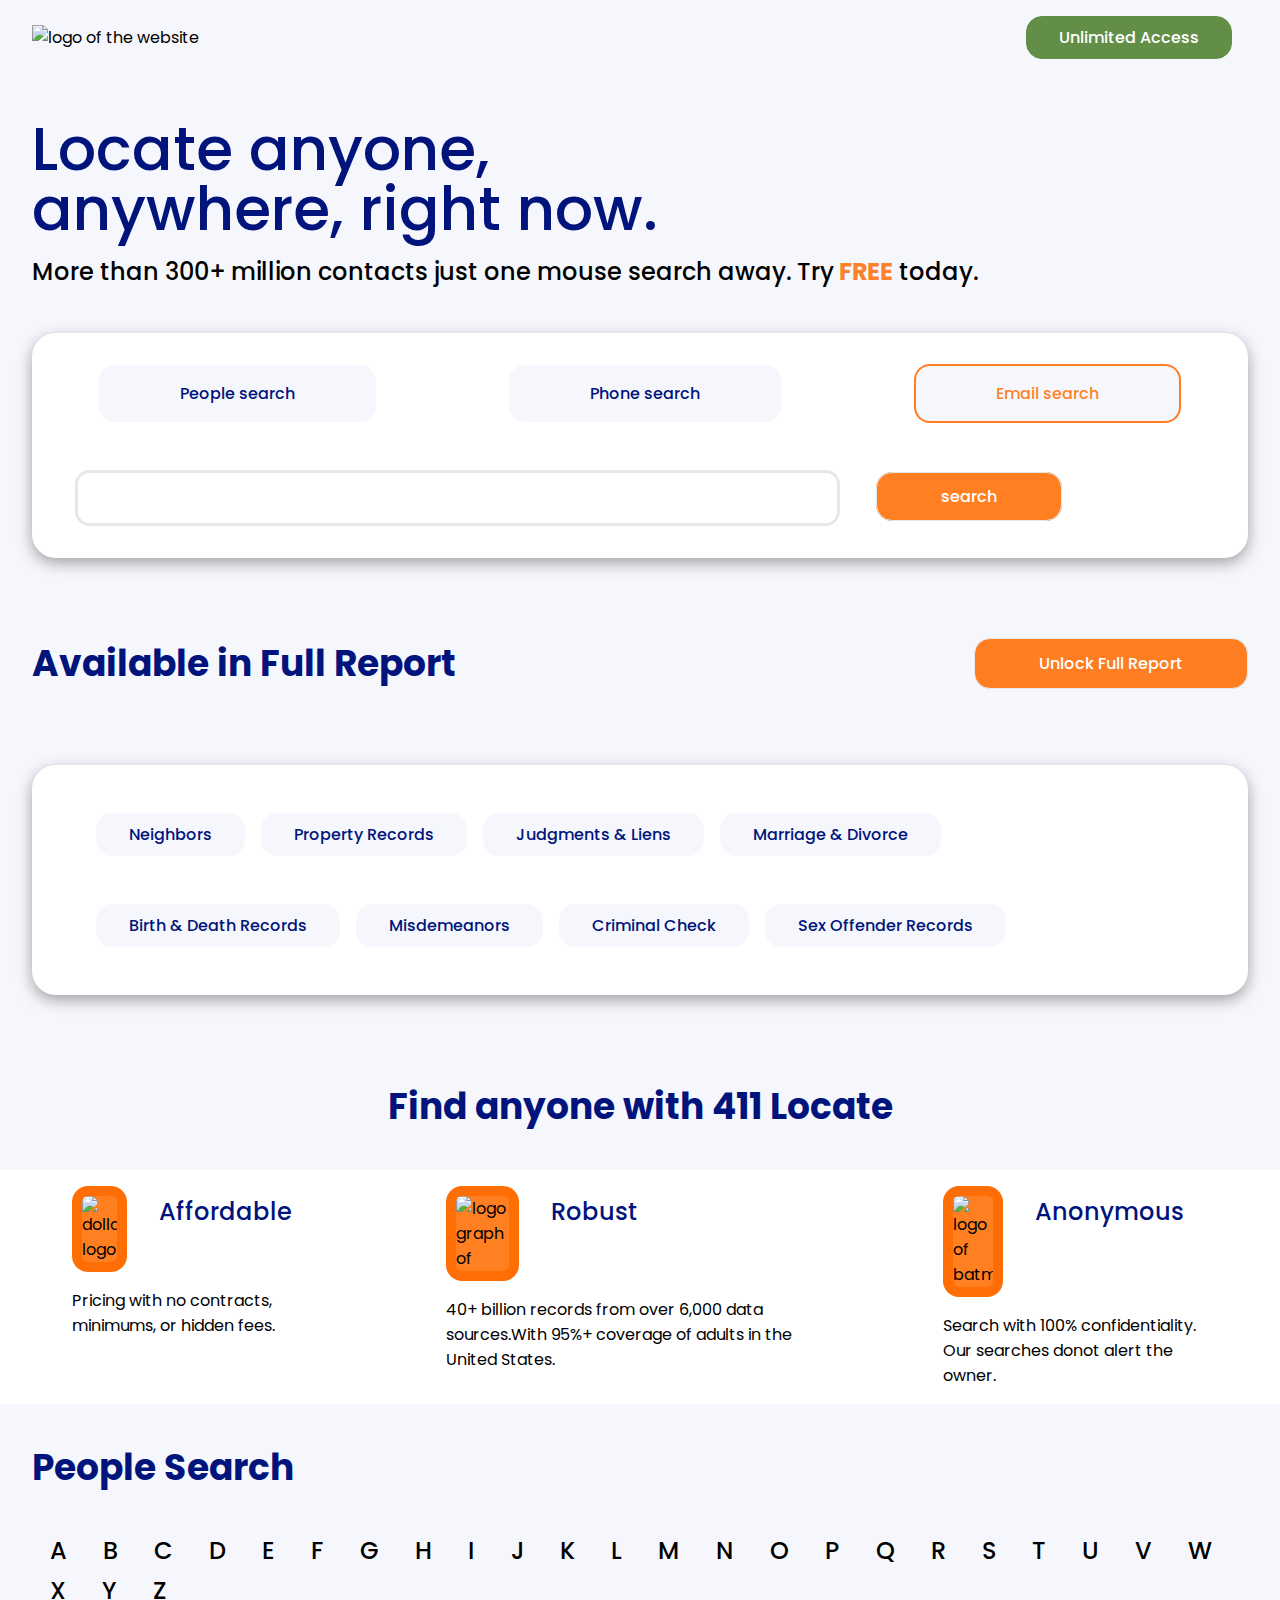
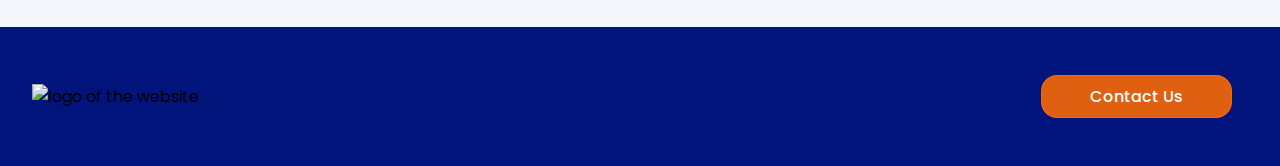
==== email.html @ 6a9192ac "commit initial files" ====
<!DOCTYPE html>
<html lang="en">
<head>
    <meta charset="UTF-8">
    <meta http-equiv="X-UA-Compatible" content="IE=edge">
    <meta name="viewport" content="width=device-width, initial-scale=1.0">
    <link href="style.css" type="text/css" rel="stylesheet">
    <link href="https://fonts.googleapis.com/css2?family=Happy+Monkey&family=Lora&family=Orbitron:wght@400;800&family=Poppins:wght@300;500;700&family=Ubuntu:wght@300;500;700&display=swap" rel="stylesheet">
    <title>411 Locate</title>
    
</head>
<body>
    <div class="container">
        <header>
            <div class="top head">
                <img src="images/logo.svg" alt="logo of the website" class="logo">
                <a href="#" class="btn-Unlimited-access">Unlimited Access</a>
            </div>
            <div class="header">
                <h1 class="title">Locate anyone,<br> anywhere, right now.</h1>
                <h3 class="sub-title">More than 300+ million contacts just one mouse search away. Try<strong> FREE</strong> today.</h3>
            </div>
            <div class="white-box">
                    <ul>
                        <li><a href="index.html" class="search">People search</a></li>
                        <li><a href="phone.html" class="search">Phone search</a></li>
                        <li><a href="email.html" class="search current">Email search</a></li>
                    </ul>
                
                <input type="textfield" class="phone">
                <a href="#" class="btn-search btn-email-phone">search</a>
            </div>
            <div class="container-available">
                <div class="report">
                    <h2 class="report-title">Available in Full Report</h2>
                    <a href="#" class="btn-search btn-unlock">Unlock Full Report</a>
                </div>
                <div class="white-box white-box-para">
                    <div class="available-body-para">
                        <p class="list-para">Neighbors</p>
                        <p class="list-para">Property Records</p>
                        <p class="list-para">Judgments & Liens</p>
                        <p class="list-para">Marriage & Divorce</p>
                        <p class="list-para">Birth & Death Records</p>
                        <p class="list-para">Misdemeanors</p>
                        <p class="list-para">Criminal Check</p>
                        <p class="list-para">Sex Offender Records</p>                
                    </div>
                </div>
            </div>
        </header>
    </div>
        <div class="find-anyone">
            <h2 class="find-anyone-title">Find anyone with 411 Locate</h2>
            <div class="flex-full">
                <div class="find-anyone-body">
                    <div class="find-anyone-main">
                        <img src="images/dollar.svg" alt="dollar logo" class="find-anyone-main-img">
                        <h3 class="find-anyone-main-title">Affordable</h3>    
                    </div>
                    <p class="find-anyone-main-body">Pricing with no contracts, minimums, or hidden fees.</p>
                </div>
                <div class="find-anyone-body">
                    <div class="find-anyone-main">
                        <img src="images/graph.svg" alt="logo graph of" class="find-anyone-main-img">
                        <h3 class="find-anyone-main-title">Robust</h3>
                    </div>
                    <p class="find-anyone-main-body">40+ billion records from over 6,000 data sources.With 95%+ coverage of adults in the United States.</p>
                </div>
                <div class="find-anyone-body">
                    <div class="find-anyone-main">
                        <img src="images/batman.svg" alt="logo of batman" class="find-anyone-main-img">
                        <h3 class="find-anyone-main-title">Anonymous</h3>
                    </div>
                        <p class="find-anyone-main-body">Search with 100% confidentiality. Our searches donot alert the owner.</p>
                    </div>    
            </div>
       </div>
        <div class="container">
            <h2 class="people-search">People Search</h2>
                <ul class="nav">
                    <li class="nav-list"><a href="#" class="nav-end">A</a></li>
                    <li class="nav-list"><a href="#" class="nav-end">B</a></li>
                    <li class="nav-list"><a href="#" class="nav-end">C</a></li>
                    <li class="nav-list"><a href="#" class="nav-end">D</a></li>
                    <li class="nav-list"><a href="#" class="nav-end">E</a></li>
                    <li class="nav-list"><a href="#" class="nav-end">F</a></li>
                    <li class="nav-list"><a href="#" class="nav-end">G</a></li>
                    <li class="nav-list"><a href="#" class="nav-end">H</a></li>
                    <li class="nav-list"><a href="#" class="nav-end">I</a></li>
                    <li class="nav-list"><a href="#" class="nav-end">J</a></li>
                    <li class="nav-list"><a href="#" class="nav-end">K</a></li>
                    <li class="nav-list"><a href="#" class="nav-end">L</a></li>
                    <li class="nav-list"><a href="#" class="nav-end">M</a></li>
                    <li class="nav-list"><a href="#" class="nav-end">N</a></li>
                    <li class="nav-list"><a href="#" class="nav-end">O</a></li>
                    <li class="nav-list"><a href="#" class="nav-end">P</a></li>
                    <li class="nav-list"><a href="#" class="nav-end">Q</a></li>
                    <li class="nav-list"><a href="#" class="nav-end">R</a></li>
                    <li class="nav-list"><a href="#" class="nav-end">S</a></li>
                    <li class="nav-list"><a href="#" class="nav-end">T</a></li>
                    <li class="nav-list"><a href="#" class="nav-end">U</a></li>
                    <li class="nav-list"><a href="#" class="nav-end">V</a></li>
                    <li class="nav-list"><a href="#" class="nav-end">W</a></li>
                    <li class="nav-list"><a href="#" class="nav-end">X</a></li>
                    <li class="nav-list"><a href="#" class="nav-end">Y</a></li>
                    <li class="nav-list"><a href="#" class="nav-end">Z</a></li>
                </ul>
        </div>        
        <footer>
                <div class="top">
                    <img src="images/footersvg.svg" alt="logo of the website" class="logo end-logo">
                    <a href="#" class="btn-contact-us">Contact Us</a> 
                </div>    
        </footer>
        
</body>
</html>
---- style.css ----
body{
    margin: 0;
    font-size: 1rem;
    font-family: 'Poppins', sans-serif;
    background-color: #f6f7fc;
}
img{
    width: 15%;
    height: 100%;
}
h1,
h3,
.list-para{
    color:rgb(0 20 124);
    font-weight: 500;
}
h1{
    font-size: 3.75rem;
    margin:1em 0 .25em;
    padding: 0;
    line-height: 1;
}
h2{
    font-size: 2.25rem;
    color: rgb(0 20 124);
}
h3{
    font-size: 1.5rem;
}
a{
    font-size: 1rem;
    text-decoration: none;
    font-weight: 500;
}
ul{
    display: flex;
    justify-content: space-around;
    padding-left: 0;
}
li{
    list-style: none;
    margin: 3em 0;
}
strong{
    color: #ff6c00de;
}
input{
    width: 30%;    
    font-family: inherit;
    font-size: .90rem;
    font-weight: inherit;
    color: rgb(0 20 124);
    padding: 1em;
    margin-left: 3em;
    border: 3px solid #e5e7eb;
    border-radius: 1em;
}
footer{
    background: rgb(0 20 124);
}
.btn-contact-us{
    margin: 3em;
    color: #fff;
    font-size: 1rem;
    border: 1px solid #ff6c00de;
    border-radius: 1em;
    padding: .5em 3em;
    background: #ff6c00de;
}
.end-logo{
    margin-left: 2em;
}
.logo{
    width: 20%;
}
.container{
    width: 95%;
    margin:0 auto;
    
}
.top{
    display: flex;
    justify-content: space-between;
    align-items: center;
    margin-top: 1em;
}
.btn-Unlimited-access{
    background-color: rgb(98 142 72);
    border: 1px solid rgb(98 142 72);
    border-radius: 1em;
    padding:0.5em 2em;
    color: #fff;
    margin-right: 1em;
}
.btn-Unlimited-access:hover{
    background-color: rgb(98 12 72);
}

.sub-title{
    padding: 0;
    margin: 0;
    color: black;
}
.white-box{
    background-color: #fff;
    margin: 2.75em 0;
    position: relative;
    box-sizing: border-box;
    box-shadow: rgba(0, 0, 0, 0.35) 0px 5px 15px;
    border-radius: 1.5em;
    padding-bottom: 2em;
}
.search{
    color: rgb(0 20 124);
    border: 1px solid #f6f7fc;;
    border-radius: 1em;
    background-color: #f6f7fc;;
    padding: 1em 5em;
    font-size: 1em;
    font-weight: 500;
}

.search:hover{
    color: #f6f7fc;
    background: rgb(0 20 124);
}
.search:focus{
    color: #ff6c00de;
    background: #f6f7fc;
    border: 2px solid #ff6c00de;
}
.phone{
    width: 60%;
}
.current{
    color: #ff6c00de;
    border: 2px solid #ff6c00de;
}
.current:hover{
    color: #ff6c00de;
    border: 2px solid #ff6c00de;
    background: #f6f7fc;    
}
.btn-search{
    margin-left:2em;
    color: #fff;
    border: 1px solid #e5e7eb;
    font-size: 1rem;
    font-weight: 500;
    background: #ff6c00de;
    padding: .75em 4em;
    border-radius: 1em;
}
.container-available{
    margin: 3em 0;
}
.white-box-para{
    padding: 0;
}
.report{
    display: flex;
    justify-content: space-between;
    align-items: center;
}
.available-body-para{
    display: flex;
    flex-wrap: wrap;
    gap: 1em;
    justify-content:start;
    align-items: center;
    margin:2em ;
    padding:2em ;
    
}
.list-para{
    border: 1px solid #f6f7fc;
    border-radius: 1em;
    padding: .5em 2em;
    background: #f6f7fc;
    font-size: 1rem;
}
.find-anyone{
    display: flex;
    flex-direction: column;
    justify-content: space-between;
    margin: 1em auto;
    align-items: center;
}
.find-anyone-title{
    text-align: center;
    margin: 1em auto;
}
.find-anyone-main{
    display: flex;
}
.flex-full{
    display: flex;
    background: #fff;
}
.find-anyone-body{
    padding:0 4.5em;
}
.find-anyone-main-img{
    border: 10px solid #ff6c00de;
    border-radius: 1em;
    margin: 1em 2em 0 0;
    background: #ff6c00de;
}
.nav-end{
    color: black;
    font-size: 1.5rem;
    padding: 0 .75em;
}
.nav{
    margin: 0;
    display: flex;
    flex-wrap: wrap;
    justify-content: flex-start;
}
.nav-list{
    margin: .5em 0;
    line-height: 1;
}
.people-search{
    margin: 1em 0;
}
@media (max-width: 860px){
    .logo{
        width: 30%;
    }
    .container{
        text-align: center;
    }
    h1{
        font-size: 3rem;
    }
    .search{
        padding: 1em 3em;
    }
    input{
        display: flex;
        flex-direction: column;
        width: 90%;
        margin: 2em auto;
    }
    .phone{
        width: 80%;
    }
    .btn-search{
        padding: .75em 6em;
    }
    .btn-unlock{
        padding: .75em 2em;
    }
    .flex-full{
        margin: 0 auto;
        flex-wrap: wrap;
    }
    
}
@media (max-width: 785px){
    .logo{
        width: 40%;
        margin: 1em;
    }
    .head{
        flex-direction: column;
    }
    .container{
        text-align: center;
    }
    h1{
        font-size: 2rem;
    }
    h2{
        font-size: 1.5rem;
    }
    h3{
        font-size: .80rem;
    }
    p{
        font-size: .75rem;
    }
     a{
        font-size: .80rem;
    }
    .report{
        display: flex;
        flex-direction: column;
    }
    .search{
        font-size: .75rem;
        padding: .25em .5em;
    }
    input{
        display: flex;
        flex-direction: column;
        width: 80%;
        margin: 2em auto;
        
    }
    .find-anyone-main-title{
        margin-top: 2em 2em 0 0;
        padding: 2em 0;
    }
    .phone{
        width: 80%;
    }    
    .btn-search{
        padding: .75em 36%;
        margin: 1em auto;
    }
    .btn-email-phone{
        padding: .75em 36%;
    }
    .btn-unlock,
    .btn-contact-us{
        font-size: .75rem;
    }
    .btn-unlock{
        padding: .5em 2em;
    }
    .btn-contact-us{
        padding: .25em .5em;
        margin-right: .5em;
    }
    .available-body-para{
        justify-content: center;
    }   
    .list-para{
        width: 100%;    
        font-size: .75rem;
        margin: .5em 0;
    }
    
   .flex-full{
    margin: 0 auto;
    flex-wrap: wrap;
    }
    .nav-end{
        font-size: .75rem;
    }
}
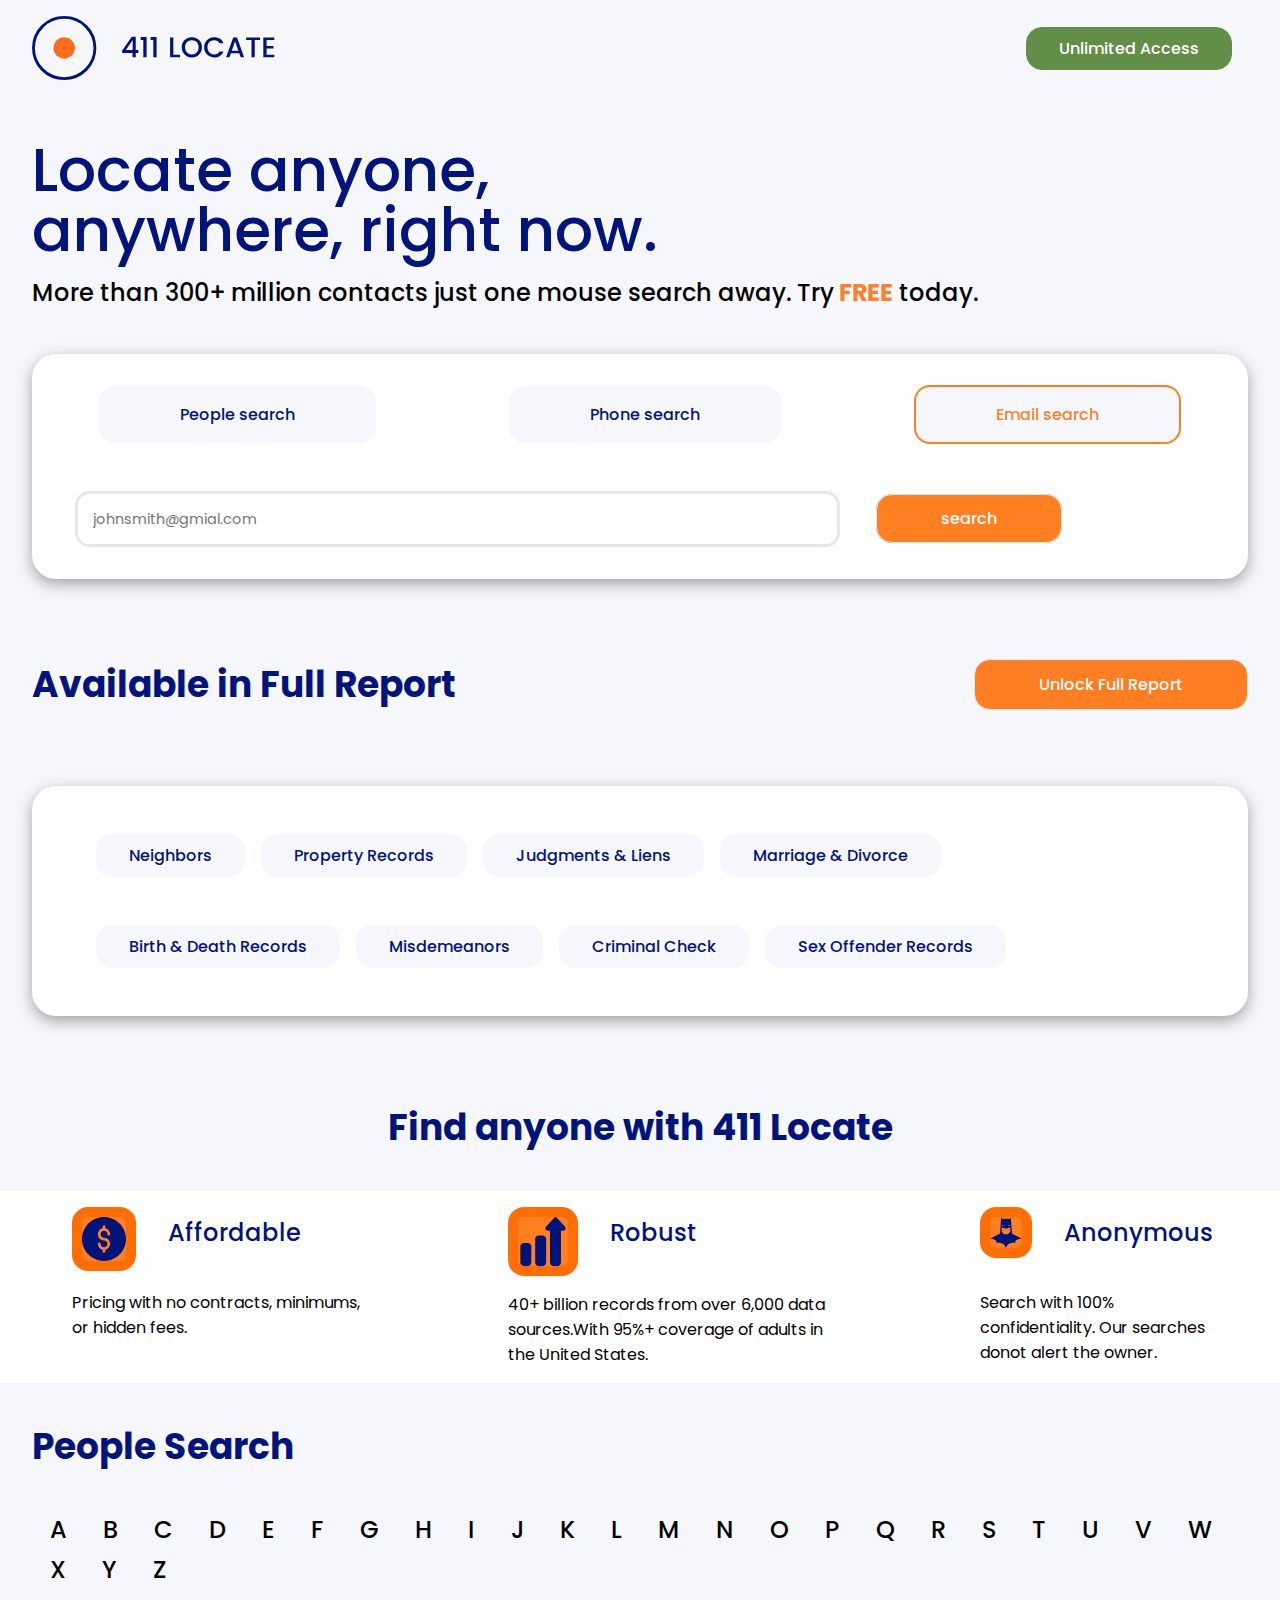
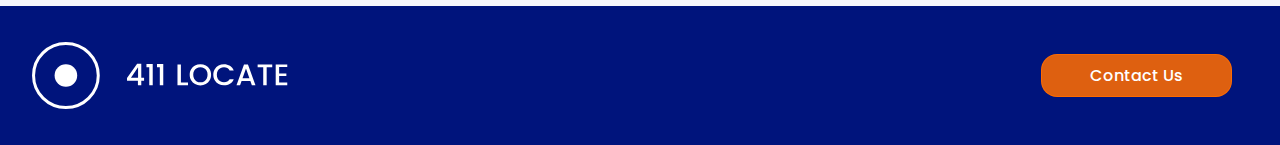
==== commit a3bf8d84: "commit changes" ====
--- a/email.html
+++ b/email.html
@@ -27,7 +27,7 @@
                         <li><a href="email.html" class="search current">Email search</a></li>
                     </ul>
                 
-                <input type="textfield" class="phone">
+                <input type="textfield" class="phone" placeholder="johnsmith@gmial.com">
                 <a href="#" class="btn-search btn-email-phone">search</a>
             </div>
             <div class="container-available">
